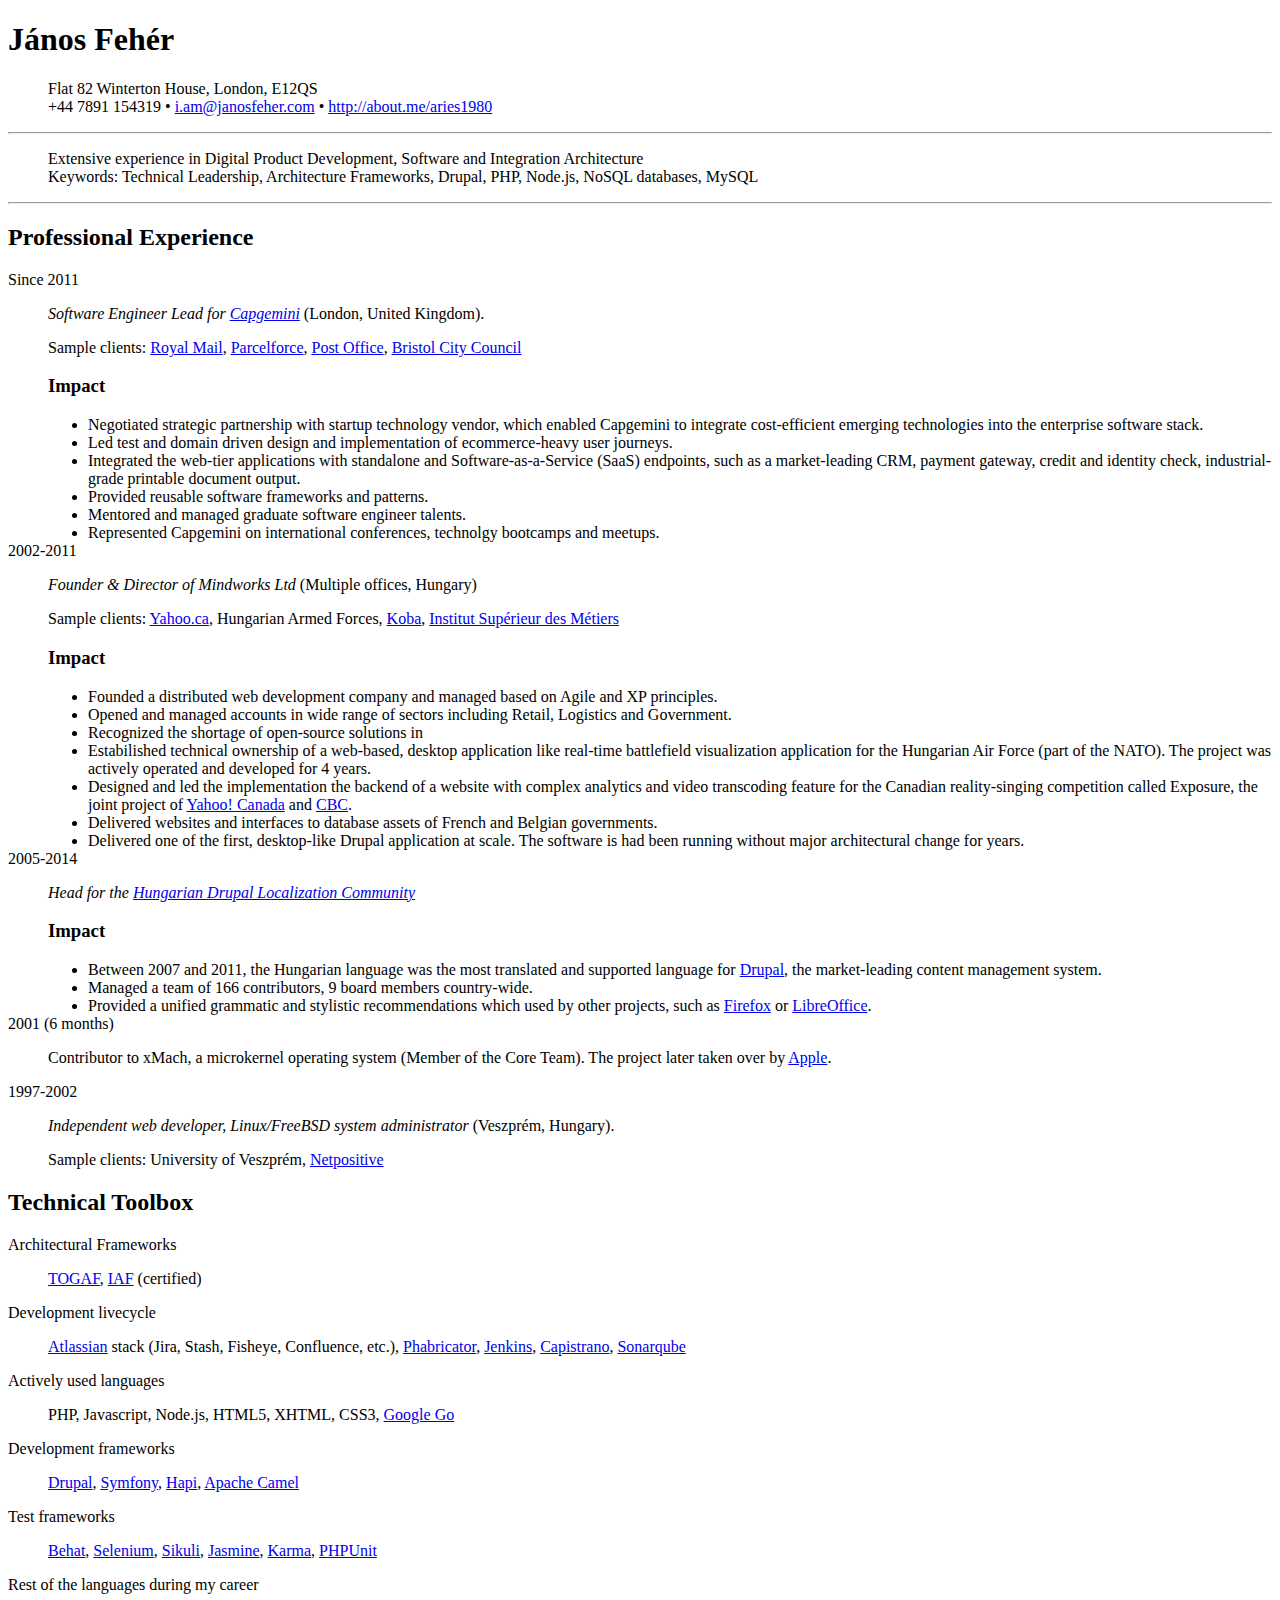
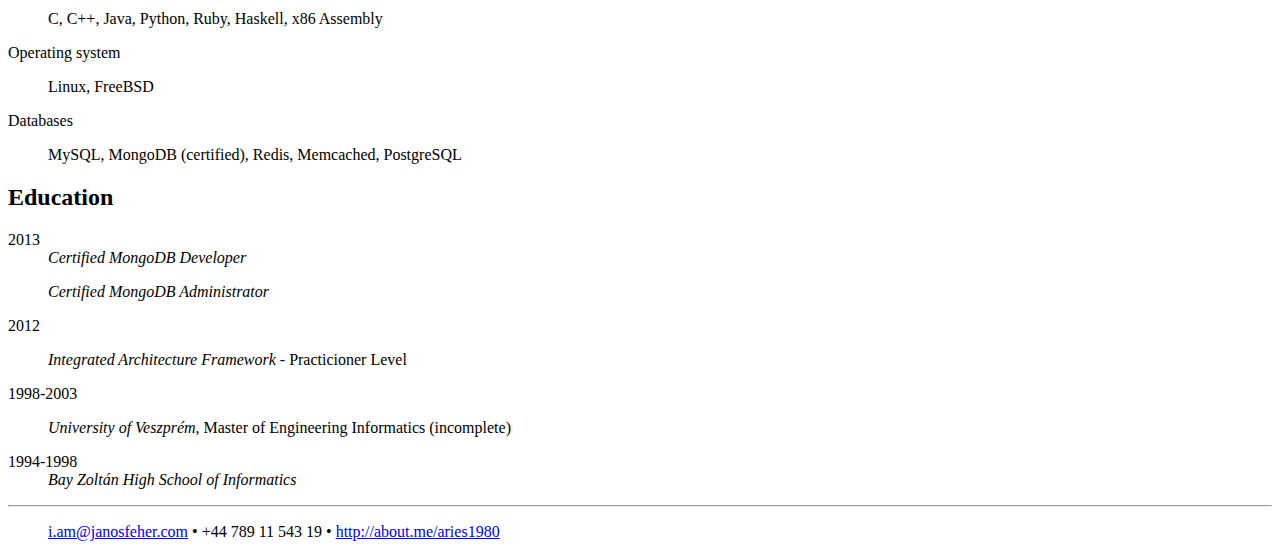
==== janos_feher_cv.html @ 67357dce "Renames" ====
<!DOCTYPE html PUBLIC "-//W3C//DTD XHTML 1.0 Transitional//EN" "http://www.w3.org/TR/xhtml1/DTD/xhtml1-transitional.dtd">
<html xmlns="http://www.w3.org/1999/xhtml">
<head>
  <meta http-equiv="Content-Type" content="text/html; charset=utf-8" />
  <meta http-equiv="Content-Style-Type" content="text/css" />
  <meta name="generator" content="pandoc" />
  <title></title>
  <style type="text/css">code{white-space: pre;}</style>
  <link rel="stylesheet" href="style.css" type="text/css" />
</head>
<body>
<h1 id="jános-fehér">János Fehér</h1>
<blockquote>
<p>Flat 82 Winterton House, London, E12QS<br /> +44 7891 154319 • <script type="text/javascript">
<!--
h='&#106;&#x61;&#110;&#x6f;&#x73;&#102;&#x65;&#104;&#x65;&#114;&#46;&#x63;&#x6f;&#x6d;';a='&#64;';n='&#x69;&#46;&#x61;&#x6d;';e=n+a+h;
document.write('<a h'+'ref'+'="ma'+'ilto'+':'+e+'">'+e+'<\/'+'a'+'>');
// -->
</script><noscript>&#x69;&#46;&#x61;&#x6d;&#32;&#x61;&#116;&#32;&#106;&#x61;&#110;&#x6f;&#x73;&#102;&#x65;&#104;&#x65;&#114;&#32;&#100;&#x6f;&#116;&#32;&#x63;&#x6f;&#x6d;</noscript> • <a href="http://about.me/aries1980">http://about.me/aries1980</a></p>
</blockquote>
<hr />
<blockquote>
<p>Extensive experience in Digital Product Development, Software and Integration Architecture<br /> Keywords: Technical Leadership, Architecture Frameworks, Drupal, PHP, Node.js, NoSQL databases, MySQL</p>
</blockquote>
<hr />
<h2 id="professional-experience">Professional Experience</h2>
<dl>
<dt>Since 2011</dt>
<dd><p><em>Software Engineer Lead for <a href="https://www.capgemini.com/">Capgemini</a></em> (London, United Kingdom).</p>
<p>Sample clients: <a href="http://www.royalmail.com">Royal Mail</a>, <a href="http://www.parcelforce.com">Parcelforce</a>, <a href="http://www.postoffice.co.uk">Post Office</a>, <a href="http://www.bristol.gov.uk">Bristol City Council</a></p>
<h3>Impact</h3>
<ul>
<li>Negotiated strategic partnership with startup technology vendor, which enabled Capgemini to integrate cost-efficient emerging technologies into the enterprise software stack.</li>
<li>Led test and domain driven design and implementation of ecommerce-heavy user journeys.</li>
<li>Integrated the web-tier applications with standalone and Software-as-a-Service (SaaS) endpoints, such as a market-leading CRM, payment gateway, credit and identity check, industrial-grade printable document output.</li>
<li>Provided reusable software frameworks and patterns.</li>
<li>Mentored and managed graduate software engineer talents.</li>
<li>Represented Capgemini on international conferences, technolgy bootcamps and meetups.</li>
</ul>
</dd>
<dt>2002-2011</dt>
<dd><p><em>Founder &amp; Director of Mindworks Ltd</em> (Multiple offices, Hungary)</p>
<p>Sample clients: <a href="http://yahoo.ca">Yahoo.ca</a>, Hungarian Armed Forces, <a href="http://koba.be">Koba</a>, <a href="http://www.infometiers.org/">Institut Supérieur des Métiers</a></p>
<h3>Impact</h3>
<ul>
<li>Founded a distributed web development company and managed based on Agile and XP principles.</li>
<li>Opened and managed accounts in wide range of sectors including Retail, Logistics and Government.</li>
<li>Recognized the shortage of open-source solutions in</li>
<li>Estabilished technical ownership of a web-based, desktop application like real-time battlefield visualization application for the Hungarian Air Force (part of the NATO). The project was actively operated and developed for 4 years.</li>
<li>Designed and led the implementation the backend of a website with complex analytics and video transcoding feature for the Canadian reality-singing competition called Exposure, the joint project of <a href="http://yahoo.ca">Yahoo! Canada</a> and <a href="http://www.cbc.ca">CBC</a>.</li>
<li>Delivered websites and interfaces to database assets of French and Belgian governments.</li>
<li>Delivered one of the first, desktop-like Drupal application at scale. The software is had been running without major architectural change for years.</li>
</ul>
</dd>
<dt>2005-2014</dt>
<dd><p><em>Head for the <a href="https://localize.drupal.org/translate/languages/hu">Hungarian Drupal Localization Community</a></em></p>
<h3>Impact</h3>
<ul>
<li>Between 2007 and 2011, the Hungarian language was the most translated and supported language for <a href="http://drupal.org">Drupal</a>, the market-leading content management system.</li>
<li>Managed a team of 166 contributors, 9 board members country-wide.</li>
<li>Provided a unified grammatic and stylistic recommendations which used by other projects, such as <a href="http://www.mozilla.org/firefox">Firefox</a> or <a href="http://www.libreoffice.org">LibreOffice</a>.</li>
</ul>
</dd>
<dt>2001 (6 months)</dt>
<dd><p>Contributor to xMach, a microkernel operating system (Member of the Core Team). The project later taken over by <a href="http://apple.com">Apple</a>.</p>
</dd>
<dt>1997-2002</dt>
<dd><p><em>Independent web developer, Linux/FreeBSD system administrator</em> (Veszprém, Hungary).</p>
</dd>
<dd><p>Sample clients: University of Veszprém, <a href="http://netpositive.hu/en">Netpositive</a></p>
</dd>
</dl>
<h2 id="technical-toolbox">Technical Toolbox</h2>
<dl>
<dt>Architectural Frameworks</dt>
<dd><p><a href="http://www.opengroup.org/togaf/">TOGAF</a>, <a href="http://www.capgemini.com/resources/the-integrated-architecture-framework-explained">IAF</a> (certified)</p>
</dd>
<dt>Development livecycle</dt>
<dd><p><a href="http://www.atlassian.com">Atlassian</a> stack (Jira, Stash, Fisheye, Confluence, etc.), <a href="http://phabricator.org">Phabricator</a>, <a href="http://jenkins-ci.org">Jenkins</a>, <a href="http://capistranorb.com">Capistrano</a>, <a href="http://www.sonarqube.org">Sonarqube</a></p>
</dd>
<dt>Actively used languages</dt>
<dd><p>PHP, Javascript, Node.js, HTML5, XHTML, CSS3, <a href="http://golang.org">Google Go</a></p>
</dd>
<dt>Development frameworks</dt>
<dd><p><a href="http://drupal.org">Drupal</a>, <a href="http://symfony.com">Symfony</a>, <a href="http://hapijs.com">Hapi</a>, <a href="http://camel.apache.org">Apache Camel</a></p>
</dd>
<dt>Test frameworks</dt>
<dd><p><a href="http://behat.org">Behat</a>, <a href="http://docs.seleniumhq.org">Selenium</a>, <a href="http://www.sikuli.org/">Sikuli</a>, <a href="http://jasmine.github.io/">Jasmine</a>, <a href="http://karma-runner.github.io">Karma</a>, <a href="http://phpunit.de">PHPUnit</a></p>
</dd>
<dt>Rest of the languages during my career</dt>
<dd><p>C, C++, Java, Python, Ruby, Haskell, x86 Assembly</p>
</dd>
<dt>Operating system</dt>
<dd><p>Linux, FreeBSD</p>
</dd>
<dt>Databases</dt>
<dd><p>MySQL, MongoDB (certified), Redis, Memcached, PostgreSQL</p>
</dd>
</dl>
<h2 id="education">Education</h2>
<dl>
<dt>2013</dt>
<dd><em>Certified MongoDB Developer</em>
</dd>
<dd><p><em>Certified MongoDB Administrator</em></p>
</dd>
<dt>2012</dt>
<dd><p><em>Integrated Architecture Framework</em> - Practicioner Level</p>
</dd>
<dt>1998-2003</dt>
<dd><p><em>University of Veszprém</em>, Master of Engineering Informatics (incomplete)</p>
</dd>
<dt>1994-1998</dt>
<dd><em>Bay Zoltán High School of Informatics</em>
</dd>
</dl>
<hr />
<blockquote>
<p><script type="text/javascript">
<!--
h='&#106;&#x61;&#110;&#x6f;&#x73;&#102;&#x65;&#104;&#x65;&#114;&#46;&#x63;&#x6f;&#x6d;';a='&#64;';n='&#x69;&#46;&#x61;&#x6d;';e=n+a+h;
document.write('<a h'+'ref'+'="ma'+'ilto'+':'+e+'">'+e+'<\/'+'a'+'>');
// -->
</script><noscript>&#x69;&#46;&#x61;&#x6d;&#32;&#x61;&#116;&#32;&#106;&#x61;&#110;&#x6f;&#x73;&#102;&#x65;&#104;&#x65;&#114;&#32;&#100;&#x6f;&#116;&#32;&#x63;&#x6f;&#x6d;</noscript> • +44 789 11 543 19 • <a href="http://about.me/aries1980">http://about.me/aries1980</a></p>
</blockquote>
</body>
</html>
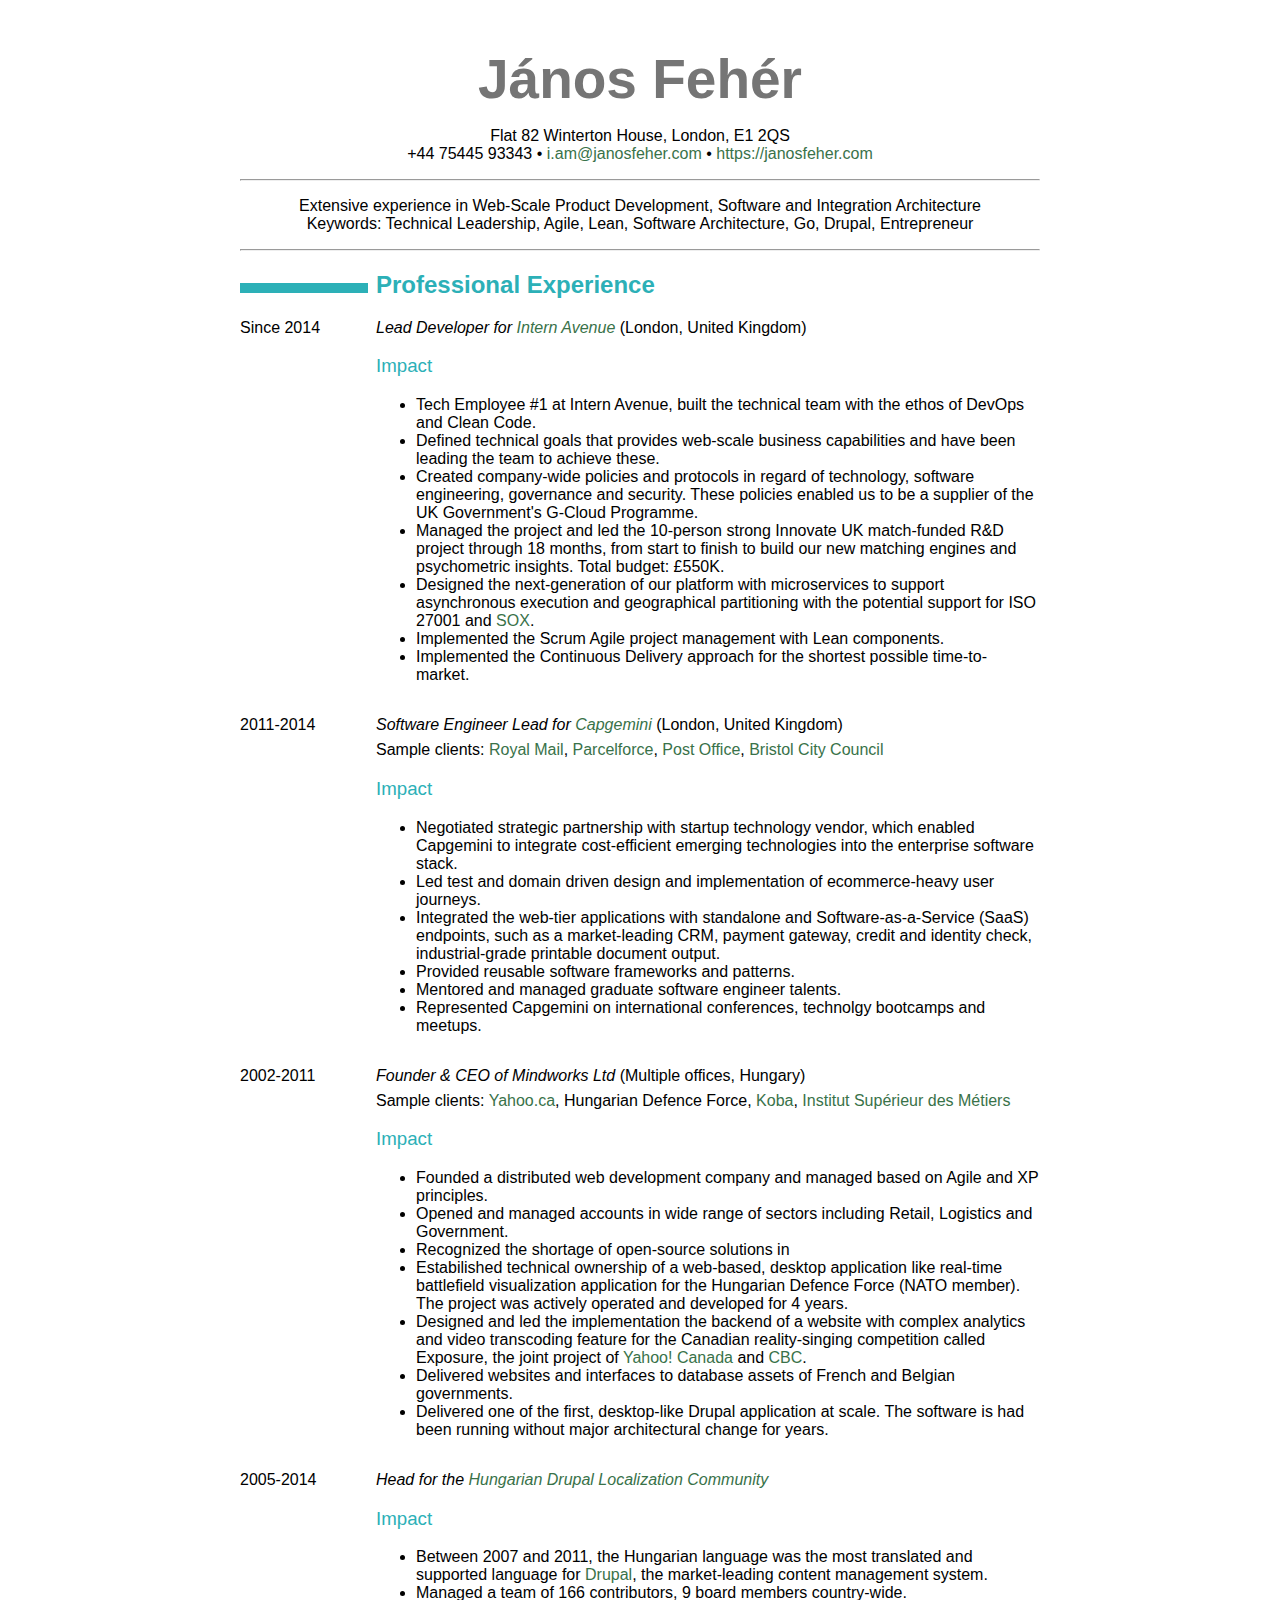
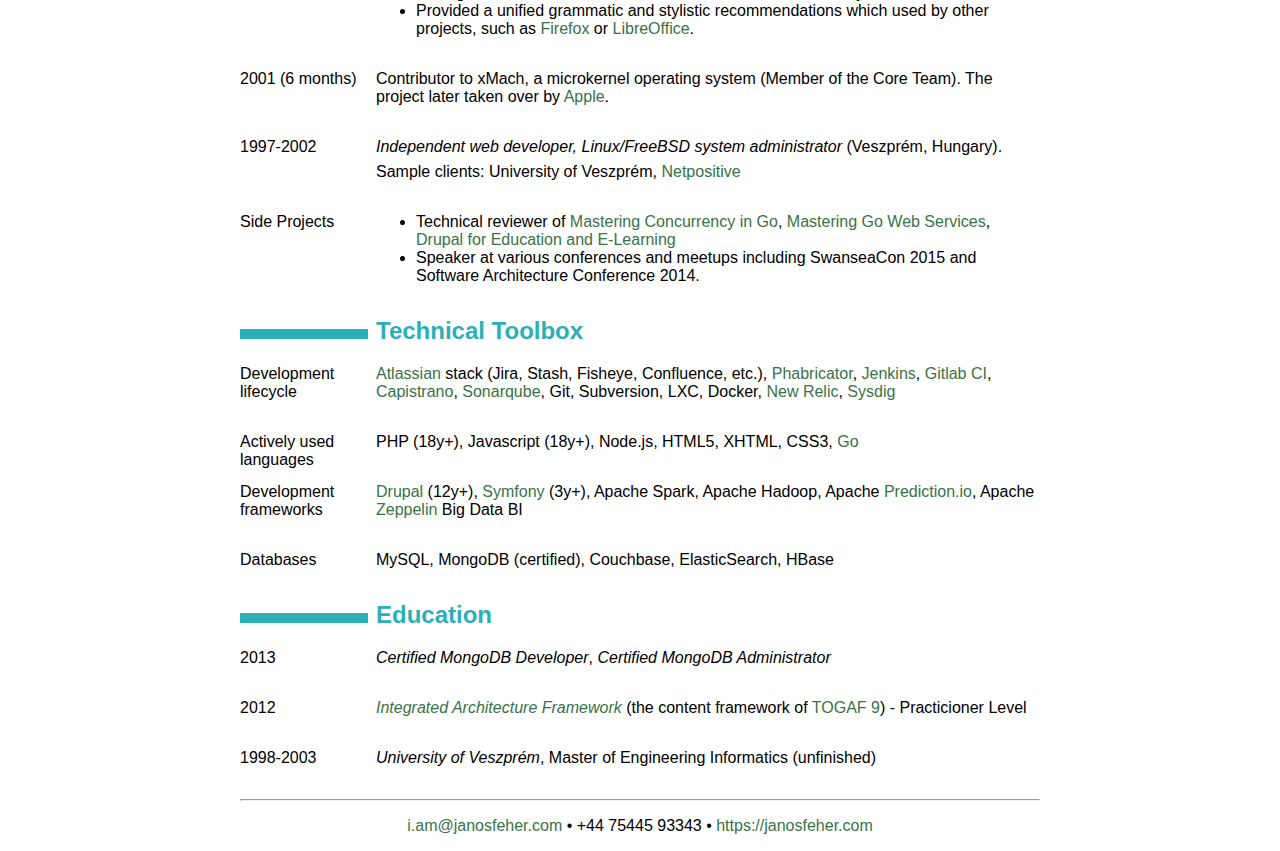
==== commit e888b347: "CV updated." ====
--- a/janos_feher_cv.html
+++ b/janos_feher_cv.html
@@ -11,24 +11,39 @@
 <body>
 <h1 id="jános-fehér">János Fehér</h1>
 <blockquote>
-<p>Flat 82 Winterton House, London, E12QS<br /> +44 7891 154319 • <script type="text/javascript">
+<p>Flat 82 Winterton House, London, E1 2QS<br />
++44 75445 93343 • <script type="text/javascript">
 <!--
 h='&#106;&#x61;&#110;&#x6f;&#x73;&#102;&#x65;&#104;&#x65;&#114;&#46;&#x63;&#x6f;&#x6d;';a='&#64;';n='&#x69;&#46;&#x61;&#x6d;';e=n+a+h;
-document.write('<a h'+'ref'+'="ma'+'ilto'+':'+e+'">'+e+'<\/'+'a'+'>');
+document.write('<a h'+'ref'+'="ma'+'ilto'+':'+e+'" clas'+'s="em' + 'ail">'+e+'<\/'+'a'+'>');
 // -->
-</script><noscript>&#x69;&#46;&#x61;&#x6d;&#32;&#x61;&#116;&#32;&#106;&#x61;&#110;&#x6f;&#x73;&#102;&#x65;&#104;&#x65;&#114;&#32;&#100;&#x6f;&#116;&#32;&#x63;&#x6f;&#x6d;</noscript> • <a href="http://about.me/aries1980">http://about.me/aries1980</a></p>
+</script><noscript>&#x69;&#46;&#x61;&#x6d;&#32;&#x61;&#116;&#32;&#106;&#x61;&#110;&#x6f;&#x73;&#102;&#x65;&#104;&#x65;&#114;&#32;&#100;&#x6f;&#116;&#32;&#x63;&#x6f;&#x6d;</noscript> • <a href="https://janosfeher.com" class="uri">https://janosfeher.com</a></p>
 </blockquote>
 <hr />
 <blockquote>
-<p>Extensive experience in Digital Product Development, Software and Integration Architecture<br /> Keywords: Technical Leadership, Architecture Frameworks, Drupal, PHP, Node.js, NoSQL databases, MySQL</p>
+<p>Extensive experience in Web-Scale Product Development, Software and Integration Architecture<br />
+Keywords: Technical Leadership, Agile, Lean, Software Architecture, Go, Drupal, Entrepreneur</p>
 </blockquote>
 <hr />
 <h2 id="professional-experience">Professional Experience</h2>
 <dl>
-<dt>Since 2011</dt>
-<dd><p><em>Software Engineer Lead for <a href="https://www.capgemini.com/">Capgemini</a></em> (London, United Kingdom).</p>
+<dt>Since 2014</dt>
+<dd><p><em>Lead Developer for <a href="https://www.internavenue.com/">Intern Avenue</a></em> (London, United Kingdom)</p>
+<h3 id="impact">Impact</h3>
+<ul>
+<li>Tech Employee #1 at Intern Avenue, built the technical team with the ethos of DevOps and Clean Code.</li>
+<li>Defined technical goals that provides web-scale business capabilities and have been leading the team to achieve these.</li>
+<li>Created company-wide policies and protocols in regard of technology, software engineering, governance and security. These policies enabled us to be a supplier of the UK Government's G-Cloud Programme.</li>
+<li>Managed the project and led the 10-person strong Innovate UK match-funded R&amp;D project through 18 months, from start to finish to build our new matching engines and psychometric insights. Total budget: £550K.</li>
+<li>Designed the next-generation of our platform with microservices to support asynchronous execution and geographical partitioning with the potential support for ISO 27001 and <a href="https://en.wikipedia.org/wiki/Sarbanes%E2%80%93Oxley_Act">SOX</a>.</li>
+<li>Implemented the Scrum Agile project management with Lean components.</li>
+<li>Implemented the Continuous Delivery approach for the shortest possible time-to-market.</li>
+</ul>
+</dd>
+<dt>2011-2014</dt>
+<dd><p><em>Software Engineer Lead for <a href="https://www.capgemini.com/">Capgemini</a></em> (London, United Kingdom)</p>
 <p>Sample clients: <a href="http://www.royalmail.com">Royal Mail</a>, <a href="http://www.parcelforce.com">Parcelforce</a>, <a href="http://www.postoffice.co.uk">Post Office</a>, <a href="http://www.bristol.gov.uk">Bristol City Council</a></p>
-<h3>Impact</h3>
+<h3 id="impact-1">Impact</h3>
 <ul>
 <li>Negotiated strategic partnership with startup technology vendor, which enabled Capgemini to integrate cost-efficient emerging technologies into the enterprise software stack.</li>
 <li>Led test and domain driven design and implementation of ecommerce-heavy user journeys.</li>
@@ -39,14 +54,14 @@
 </ul>
 </dd>
 <dt>2002-2011</dt>
-<dd><p><em>Founder &amp; Director of Mindworks Ltd</em> (Multiple offices, Hungary)</p>
-<p>Sample clients: <a href="http://yahoo.ca">Yahoo.ca</a>, Hungarian Armed Forces, <a href="http://koba.be">Koba</a>, <a href="http://www.infometiers.org/">Institut Supérieur des Métiers</a></p>
-<h3>Impact</h3>
+<dd><p><em>Founder &amp; CEO of Mindworks Ltd</em> (Multiple offices, Hungary)</p>
+<p>Sample clients: <a href="http://yahoo.ca">Yahoo.ca</a>, Hungarian Defence Force, <a href="http://koba.be">Koba</a>, <a href="http://www.infometiers.org/">Institut Supérieur des Métiers</a></p>
+<h3 id="impact-2">Impact</h3>
 <ul>
 <li>Founded a distributed web development company and managed based on Agile and XP principles.</li>
 <li>Opened and managed accounts in wide range of sectors including Retail, Logistics and Government.</li>
 <li>Recognized the shortage of open-source solutions in</li>
-<li>Estabilished technical ownership of a web-based, desktop application like real-time battlefield visualization application for the Hungarian Air Force (part of the NATO). The project was actively operated and developed for 4 years.</li>
+<li>Estabilished technical ownership of a web-based, desktop application like real-time battlefield visualization application for the Hungarian Defence Force (NATO member). The project was actively operated and developed for 4 years.</li>
 <li>Designed and led the implementation the backend of a website with complex analytics and video transcoding feature for the Canadian reality-singing competition called Exposure, the joint project of <a href="http://yahoo.ca">Yahoo! Canada</a> and <a href="http://www.cbc.ca">CBC</a>.</li>
 <li>Delivered websites and interfaces to database assets of French and Belgian governments.</li>
 <li>Delivered one of the first, desktop-like Drupal application at scale. The software is had been running without major architectural change for years.</li>
@@ -54,7 +69,7 @@
 </dd>
 <dt>2005-2014</dt>
 <dd><p><em>Head for the <a href="https://localize.drupal.org/translate/languages/hu">Hungarian Drupal Localization Community</a></em></p>
-<h3>Impact</h3>
+<h3 id="impact-3">Impact</h3>
 <ul>
 <li>Between 2007 and 2011, the Hungarian language was the most translated and supported language for <a href="http://drupal.org">Drupal</a>, the market-leading content management system.</li>
 <li>Managed a team of 166 contributors, 9 board members country-wide.</li>
@@ -62,56 +77,44 @@
 </ul>
 </dd>
 <dt>2001 (6 months)</dt>
-<dd><p>Contributor to xMach, a microkernel operating system (Member of the Core Team). The project later taken over by <a href="http://apple.com">Apple</a>.</p>
+<dd>Contributor to xMach, a microkernel operating system (Member of the Core Team). The project later taken over by <a href="http://apple.com">Apple</a>.
 </dd>
 <dt>1997-2002</dt>
 <dd><p><em>Independent web developer, Linux/FreeBSD system administrator</em> (Veszprém, Hungary).</p>
+<p>Sample clients: University of Veszprém, <a href="http://netpositive.hu/en">Netpositive</a></p>
 </dd>
-<dd><p>Sample clients: University of Veszprém, <a href="http://netpositive.hu/en">Netpositive</a></p>
+<dt>Side Projects</dt>
+<dd><ul>
+<li>Technical reviewer of <a href="https://www.packtpub.com/application-development/mastering-concurrency-go">Mastering Concurrency in Go</a>, <a href="https://www.packtpub.com/web-development/mastering-go-web-services">Mastering Go Web Services</a>, <a href="https://www.packtpub.com/web-development/drupal-education-and-e-learning">Drupal for Education and E-Learning</a></li>
+<li>Speaker at various conferences and meetups including SwanseaCon 2015 and Software Architecture Conference 2014.</li>
+</ul>
 </dd>
 </dl>
 <h2 id="technical-toolbox">Technical Toolbox</h2>
 <dl>
-<dt>Architectural Frameworks</dt>
-<dd><p><a href="http://www.opengroup.org/togaf/">TOGAF</a>, <a href="http://www.capgemini.com/resources/the-integrated-architecture-framework-explained">IAF</a> (certified)</p>
-</dd>
-<dt>Development livecycle</dt>
-<dd><p><a href="http://www.atlassian.com">Atlassian</a> stack (Jira, Stash, Fisheye, Confluence, etc.), <a href="http://phabricator.org">Phabricator</a>, <a href="http://jenkins-ci.org">Jenkins</a>, <a href="http://capistranorb.com">Capistrano</a>, <a href="http://www.sonarqube.org">Sonarqube</a></p>
+<dt>Development lifecycle</dt>
+<dd><a href="http://www.atlassian.com">Atlassian</a> stack (Jira, Stash, Fisheye, Confluence, etc.), <a href="http://phabricator.org">Phabricator</a>, <a href="http://jenkins-ci.org">Jenkins</a>, <a href="https://about.gitlab.com/gitlab-ci/">Gitlab CI</a>, <a href="http://capistranorb.com">Capistrano</a>, <a href="http://www.sonarqube.org">Sonarqube</a>, Git, Subversion, LXC, Docker, <a href="https://newrelic.com/">New Relic</a>, <a href="http://www.sysdig.org/">Sysdig</a>
 </dd>
 <dt>Actively used languages</dt>
-<dd><p>PHP, Javascript, Node.js, HTML5, XHTML, CSS3, <a href="http://golang.org">Google Go</a></p>
+<dd>PHP (18y+), Javascript (18y+), Node.js, HTML5, XHTML, CSS3, <a href="http://golang.org">Go</a>
 </dd>
 <dt>Development frameworks</dt>
-<dd><p><a href="http://drupal.org">Drupal</a>, <a href="http://symfony.com">Symfony</a>, <a href="http://hapijs.com">Hapi</a>, <a href="http://camel.apache.org">Apache Camel</a></p>
-</dd>
-<dt>Test frameworks</dt>
-<dd><p><a href="http://behat.org">Behat</a>, <a href="http://docs.seleniumhq.org">Selenium</a>, <a href="http://www.sikuli.org/">Sikuli</a>, <a href="http://jasmine.github.io/">Jasmine</a>, <a href="http://karma-runner.github.io">Karma</a>, <a href="http://phpunit.de">PHPUnit</a></p>
-</dd>
-<dt>Rest of the languages during my career</dt>
-<dd><p>C, C++, Java, Python, Ruby, Haskell, x86 Assembly</p>
-</dd>
-<dt>Operating system</dt>
-<dd><p>Linux, FreeBSD</p>
+<dd><a href="http://drupal.org">Drupal</a> (12y+), <a href="http://symfony.com">Symfony</a> (3y+), Apache Spark, Apache Hadoop, Apache <a href="https://prediction.io/">Prediction.io</a>, Apache <a href="http://zeppelin-project.org/">Zeppelin</a> Big Data BI
 </dd>
 <dt>Databases</dt>
-<dd><p>MySQL, MongoDB (certified), Redis, Memcached, PostgreSQL</p>
+<dd>MySQL, MongoDB (certified), Couchbase, ElasticSearch, HBase
 </dd>
 </dl>
 <h2 id="education">Education</h2>
 <dl>
 <dt>2013</dt>
-<dd><em>Certified MongoDB Developer</em>
-</dd>
-<dd><p><em>Certified MongoDB Administrator</em></p>
+<dd><em>Certified MongoDB Developer</em>, <em>Certified MongoDB Administrator</em>
 </dd>
 <dt>2012</dt>
-<dd><p><em>Integrated Architecture Framework</em> - Practicioner Level</p>
+<dd><em><a href="http://www.capgemini.com/resources/the-integrated-architecture-framework-explained">Integrated Architecture Framework</a></em> (the content framework of <a href="https://prediction.io/">TOGAF 9</a>) - Practicioner Level
 </dd>
 <dt>1998-2003</dt>
-<dd><p><em>University of Veszprém</em>, Master of Engineering Informatics (incomplete)</p>
-</dd>
-<dt>1994-1998</dt>
-<dd><em>Bay Zoltán High School of Informatics</em>
+<dd><em>University of Veszprém</em>, Master of Engineering Informatics (unfinished)
 </dd>
 </dl>
 <hr />
@@ -119,9 +122,9 @@
 <p><script type="text/javascript">
 <!--
 h='&#106;&#x61;&#110;&#x6f;&#x73;&#102;&#x65;&#104;&#x65;&#114;&#46;&#x63;&#x6f;&#x6d;';a='&#64;';n='&#x69;&#46;&#x61;&#x6d;';e=n+a+h;
-document.write('<a h'+'ref'+'="ma'+'ilto'+':'+e+'">'+e+'<\/'+'a'+'>');
+document.write('<a h'+'ref'+'="ma'+'ilto'+':'+e+'" clas'+'s="em' + 'ail">'+e+'<\/'+'a'+'>');
 // -->
-</script><noscript>&#x69;&#46;&#x61;&#x6d;&#32;&#x61;&#116;&#32;&#106;&#x61;&#110;&#x6f;&#x73;&#102;&#x65;&#104;&#x65;&#114;&#32;&#100;&#x6f;&#116;&#32;&#x63;&#x6f;&#x6d;</noscript> • +44 789 11 543 19 • <a href="http://about.me/aries1980">http://about.me/aries1980</a></p>
+</script><noscript>&#x69;&#46;&#x61;&#x6d;&#32;&#x61;&#116;&#32;&#106;&#x61;&#110;&#x6f;&#x73;&#102;&#x65;&#104;&#x65;&#114;&#32;&#100;&#x6f;&#116;&#32;&#x63;&#x6f;&#x6d;</noscript> • +44 75445 93343 • <a href="https://janosfeher.com" class="uri">https://janosfeher.com</a></p>
 </blockquote>
 </body>
 </html>
--- a/style.css
+++ b/style.css
@@ -0,0 +1,92 @@
+body {
+    font-family: "Helvetica Neue", Helvetica, Arial, sans-serif;
+    width: 800px;
+    margin: auto;
+    background: #FFFFFF;
+    color: #000000;
+    padding: 10px 10px 0px 10px;
+}
+
+strong {
+    color: #000000;
+    background-color: #FFFFC0;
+    font-weight: normal;
+}
+
+/* Title of the resume */
+h1 {
+    font-size: 55px;
+    color: #757575;
+    text-align:center;
+    margin-bottom:15px;
+}
+h1:hover {
+    background-color: #757575;
+    color: #FFFFFF;
+    text-shadow: 1px 1px 1px #333;
+}
+
+/* Titles of categories */
+h2 {
+    color: #2CB0B7;
+}
+/* There is a bar just before each category */
+h2:before {
+    content: "";
+    display: inline-block;
+    margin-right:1%;
+    width: 16%;
+    height: 10px;
+    background-color: #2CB0B7;
+}
+h2:hover {
+    background-color: #397249;
+    color: #FFFFFF;
+    text-shadow: 1px 1px 1px #333;
+}
+
+h3 {
+    color: #2CB0B7;
+    font-weight: normal;
+}
+
+/* Definitions */
+dl {
+    margin-top: 1em;
+}
+dt {
+    float: left;
+    clear: left;
+    width: 17%;
+    /*font-weight: bold;*/
+}
+dd {
+    margin-left: 17%;
+    margin-bottom: 2em;
+}
+p {
+    margin-top:0;
+    margin-bottom:7px;
+}
+
+/* Blockquotes */
+blockquote {
+    text-align: center
+}
+
+/* Links */
+a {
+    text-decoration: none;
+    color: #397249;
+}
+a:hover, a:active {
+    background-color: #397249;
+    color: #FFFFFF;
+    text-decoration: none;
+    text-shadow: 1px 1px 1px #333;
+}
+
+/* Horizontal separators */
+hr {
+    color: #A6A6A6;
+}
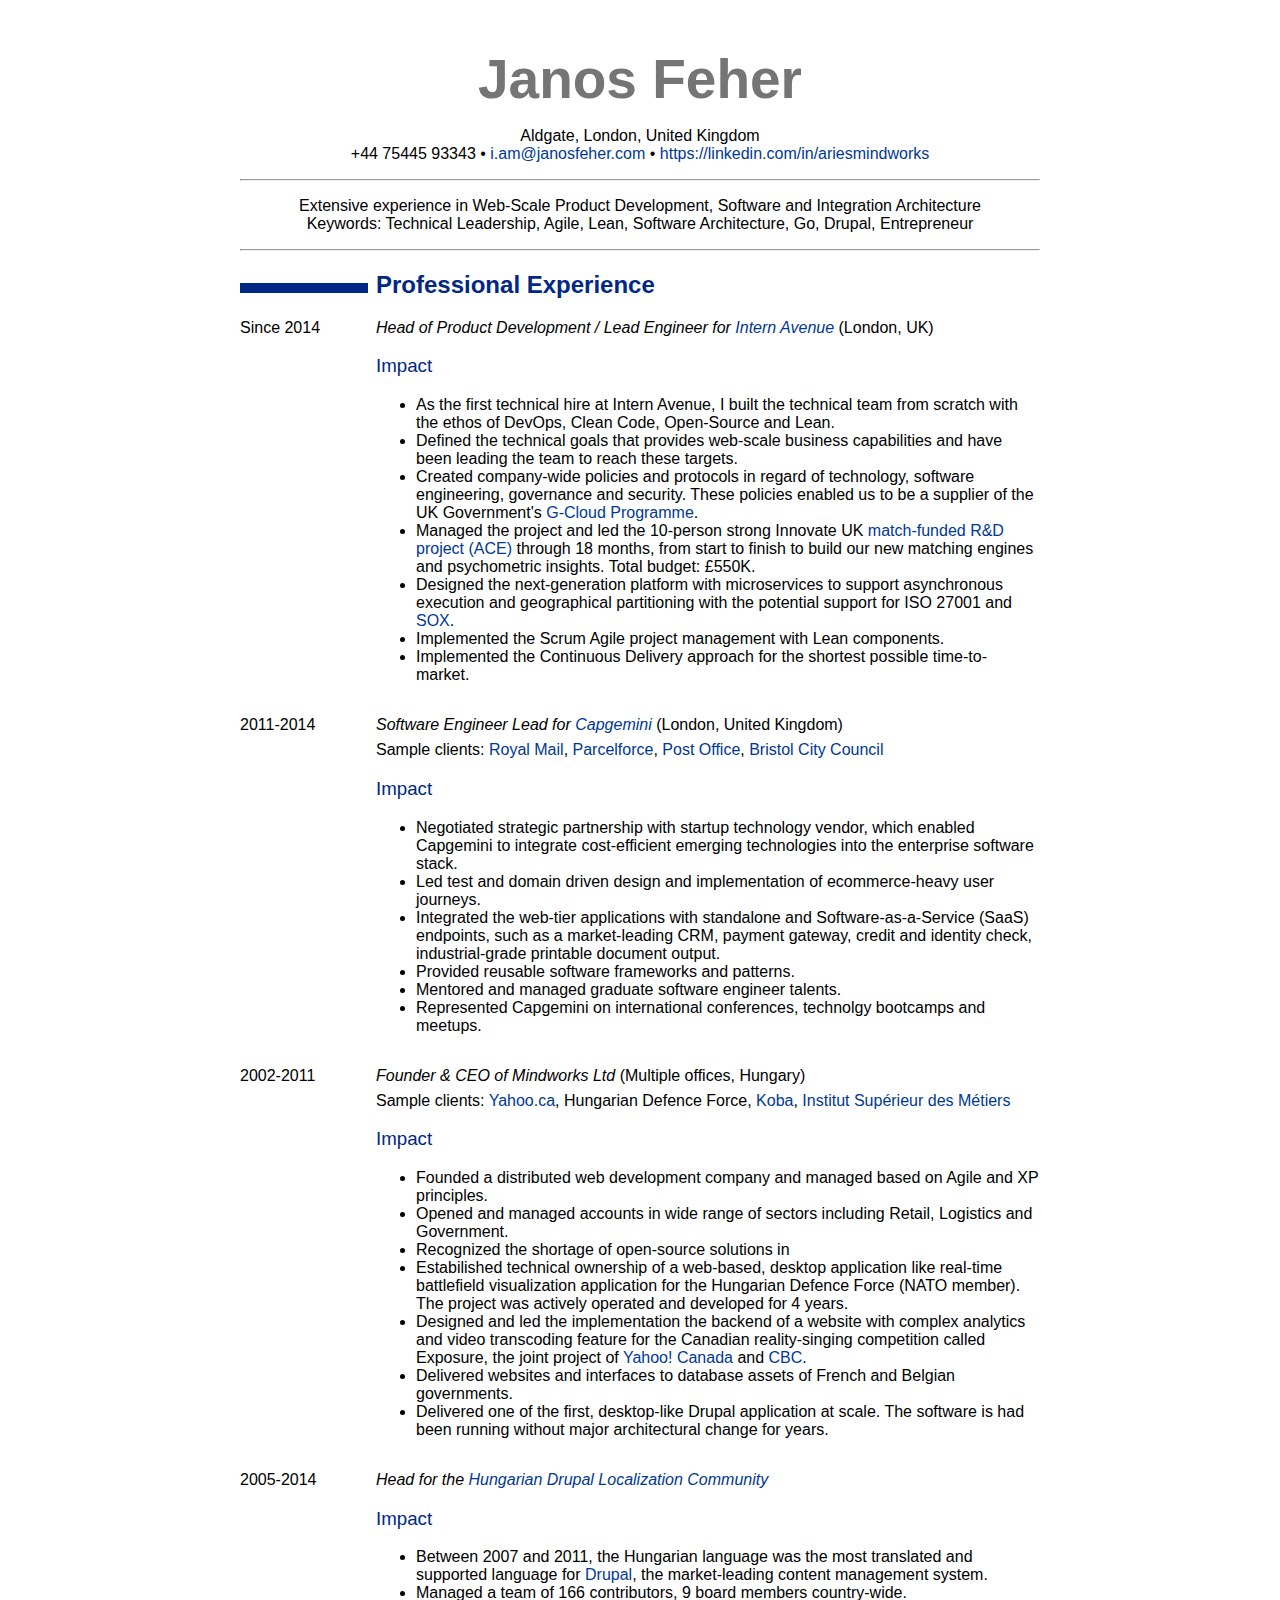
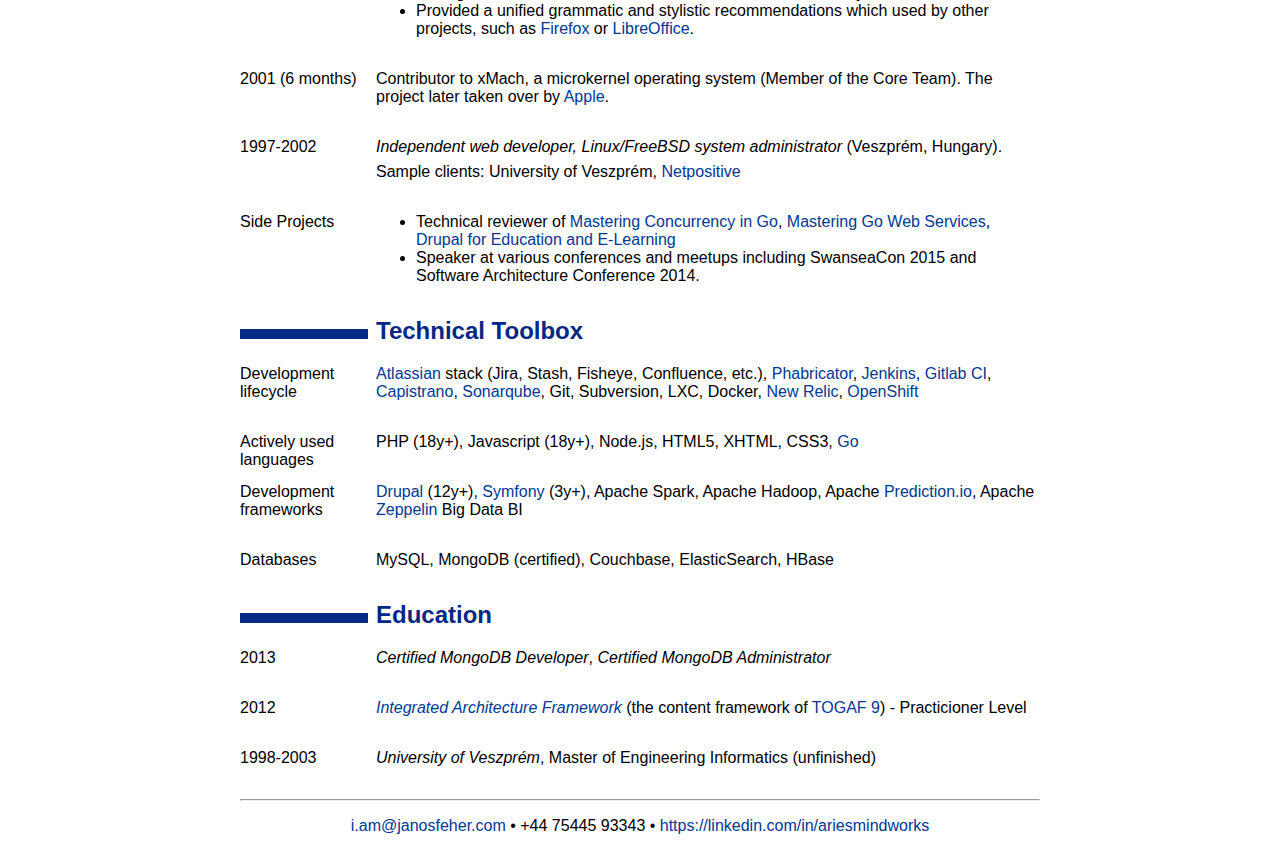
==== commit 0bb85776: "Update." ====
--- a/janos_feher_cv.html
+++ b/janos_feher_cv.html
@@ -9,15 +9,15 @@
   <link rel="stylesheet" href="style.css" type="text/css" />
 </head>
 <body>
-<h1 id="jános-fehér">János Fehér</h1>
+<h1 id="janos-feher">Janos Feher</h1>
 <blockquote>
-<p>Flat 82 Winterton House, London, E1 2QS<br />
+<p>Aldgate, London, United Kingdom<br />
 +44 75445 93343 • <script type="text/javascript">
 <!--
 h='&#106;&#x61;&#110;&#x6f;&#x73;&#102;&#x65;&#104;&#x65;&#114;&#46;&#x63;&#x6f;&#x6d;';a='&#64;';n='&#x69;&#46;&#x61;&#x6d;';e=n+a+h;
 document.write('<a h'+'ref'+'="ma'+'ilto'+':'+e+'" clas'+'s="em' + 'ail">'+e+'<\/'+'a'+'>');
 // -->
-</script><noscript>&#x69;&#46;&#x61;&#x6d;&#32;&#x61;&#116;&#32;&#106;&#x61;&#110;&#x6f;&#x73;&#102;&#x65;&#104;&#x65;&#114;&#32;&#100;&#x6f;&#116;&#32;&#x63;&#x6f;&#x6d;</noscript> • <a href="https://janosfeher.com" class="uri">https://janosfeher.com</a></p>
+</script><noscript>&#x69;&#46;&#x61;&#x6d;&#32;&#x61;&#116;&#32;&#106;&#x61;&#110;&#x6f;&#x73;&#102;&#x65;&#104;&#x65;&#114;&#32;&#100;&#x6f;&#116;&#32;&#x63;&#x6f;&#x6d;</noscript> • <a href="https://linkedin.com/in/ariesmindworks" class="uri">https://linkedin.com/in/ariesmindworks</a></p>
 </blockquote>
 <hr />
 <blockquote>
@@ -28,14 +28,14 @@
 <h2 id="professional-experience">Professional Experience</h2>
 <dl>
 <dt>Since 2014</dt>
-<dd><p><em>Lead Developer for <a href="https://www.internavenue.com/">Intern Avenue</a></em> (London, United Kingdom)</p>
+<dd><p><em>Head of Product Development / Lead Engineer for <a href="https://www.internavenue.com/">Intern Avenue</a></em> (London, UK)</p>
 <h3 id="impact">Impact</h3>
 <ul>
-<li>Tech Employee #1 at Intern Avenue, built the technical team with the ethos of DevOps and Clean Code.</li>
-<li>Defined technical goals that provides web-scale business capabilities and have been leading the team to achieve these.</li>
-<li>Created company-wide policies and protocols in regard of technology, software engineering, governance and security. These policies enabled us to be a supplier of the UK Government's G-Cloud Programme.</li>
-<li>Managed the project and led the 10-person strong Innovate UK match-funded R&amp;D project through 18 months, from start to finish to build our new matching engines and psychometric insights. Total budget: £550K.</li>
-<li>Designed the next-generation of our platform with microservices to support asynchronous execution and geographical partitioning with the potential support for ISO 27001 and <a href="https://en.wikipedia.org/wiki/Sarbanes%E2%80%93Oxley_Act">SOX</a>.</li>
+<li>As the first technical hire at Intern Avenue, I built the technical team from scratch with the ethos of DevOps, Clean Code, Open-Source and Lean.</li>
+<li>Defined the technical goals that provides web-scale business capabilities and have been leading the team to reach these targets.</li>
+<li>Created company-wide policies and protocols in regard of technology, software engineering, governance and security. These policies enabled us to be a supplier of the UK Government's <a href="https://www.digitalmarketplace.service.gov.uk/g-cloud/services/389221217389196">G-Cloud Programme</a>.</li>
+<li>Managed the project and led the 10-person strong Innovate UK <a href="http://gtr.rcuk.ac.uk/projects?ref=720586">match-funded R&amp;D project (ACE)</a> through 18 months, from start to finish to build our new matching engines and psychometric insights. Total budget: £550K.</li>
+<li>Designed the next-generation platform with microservices to support asynchronous execution and geographical partitioning with the potential support for ISO 27001 and <a href="https://en.wikipedia.org/%20wiki/Sarbanes%E2%80%93Oxley_Act">SOX</a>.</li>
 <li>Implemented the Scrum Agile project management with Lean components.</li>
 <li>Implemented the Continuous Delivery approach for the shortest possible time-to-market.</li>
 </ul>
@@ -93,7 +93,7 @@
 <h2 id="technical-toolbox">Technical Toolbox</h2>
 <dl>
 <dt>Development lifecycle</dt>
-<dd><a href="http://www.atlassian.com">Atlassian</a> stack (Jira, Stash, Fisheye, Confluence, etc.), <a href="http://phabricator.org">Phabricator</a>, <a href="http://jenkins-ci.org">Jenkins</a>, <a href="https://about.gitlab.com/gitlab-ci/">Gitlab CI</a>, <a href="http://capistranorb.com">Capistrano</a>, <a href="http://www.sonarqube.org">Sonarqube</a>, Git, Subversion, LXC, Docker, <a href="https://newrelic.com/">New Relic</a>, <a href="http://www.sysdig.org/">Sysdig</a>
+<dd><a href="http://www.atlassian.com">Atlassian</a> stack (Jira, Stash, Fisheye, Confluence, etc.), <a href="http://phabricator.org">Phabricator</a>, <a href="http://jenkins-ci.org">Jenkins</a>, <a href="https://about.gitlab.com/gitlab-ci/">Gitlab CI</a>, <a href="http://capistranorb.com">Capistrano</a>, <a href="http://www.sonarqube.org">Sonarqube</a>, Git, Subversion, LXC, Docker, <a href="https://newrelic.com/">New Relic</a>, <a href="http://www.openshift.com/">OpenShift</a>
 </dd>
 <dt>Actively used languages</dt>
 <dd>PHP (18y+), Javascript (18y+), Node.js, HTML5, XHTML, CSS3, <a href="http://golang.org">Go</a>
@@ -124,7 +124,7 @@
 h='&#106;&#x61;&#110;&#x6f;&#x73;&#102;&#x65;&#104;&#x65;&#114;&#46;&#x63;&#x6f;&#x6d;';a='&#64;';n='&#x69;&#46;&#x61;&#x6d;';e=n+a+h;
 document.write('<a h'+'ref'+'="ma'+'ilto'+':'+e+'" clas'+'s="em' + 'ail">'+e+'<\/'+'a'+'>');
 // -->
-</script><noscript>&#x69;&#46;&#x61;&#x6d;&#32;&#x61;&#116;&#32;&#106;&#x61;&#110;&#x6f;&#x73;&#102;&#x65;&#104;&#x65;&#114;&#32;&#100;&#x6f;&#116;&#32;&#x63;&#x6f;&#x6d;</noscript> • +44 75445 93343 • <a href="https://janosfeher.com" class="uri">https://janosfeher.com</a></p>
+</script><noscript>&#x69;&#46;&#x61;&#x6d;&#32;&#x61;&#116;&#32;&#106;&#x61;&#110;&#x6f;&#x73;&#102;&#x65;&#104;&#x65;&#114;&#32;&#100;&#x6f;&#116;&#32;&#x63;&#x6f;&#x6d;</noscript> • +44 75445 93343 • <a href="https://linkedin.com/in/ariesmindworks" class="uri">https://linkedin.com/in/ariesmindworks</a></p>
 </blockquote>
 </body>
 </html>
--- a/style.css
+++ b/style.css
@@ -28,7 +28,7 @@
 
 /* Titles of categories */
 h2 {
-    color: #2CB0B7;
+    color: #002884;
 }
 /* There is a bar just before each category */
 h2:before {
@@ -37,16 +37,16 @@
     margin-right:1%;
     width: 16%;
     height: 10px;
-    background-color: #2CB0B7;
+    background-color: #002884;
 }
 h2:hover {
-    background-color: #397249;
+    background-color: #003894;
     color: #FFFFFF;
     text-shadow: 1px 1px 1px #333;
 }
 
 h3 {
-    color: #2CB0B7;
+    color: #002884;
     font-weight: normal;
 }
 
@@ -77,10 +77,10 @@
 /* Links */
 a {
     text-decoration: none;
-    color: #397249;
+    color: #003894;
 }
 a:hover, a:active {
-    background-color: #397249;
+    background-color: #003994;
     color: #FFFFFF;
     text-decoration: none;
     text-shadow: 1px 1px 1px #333;
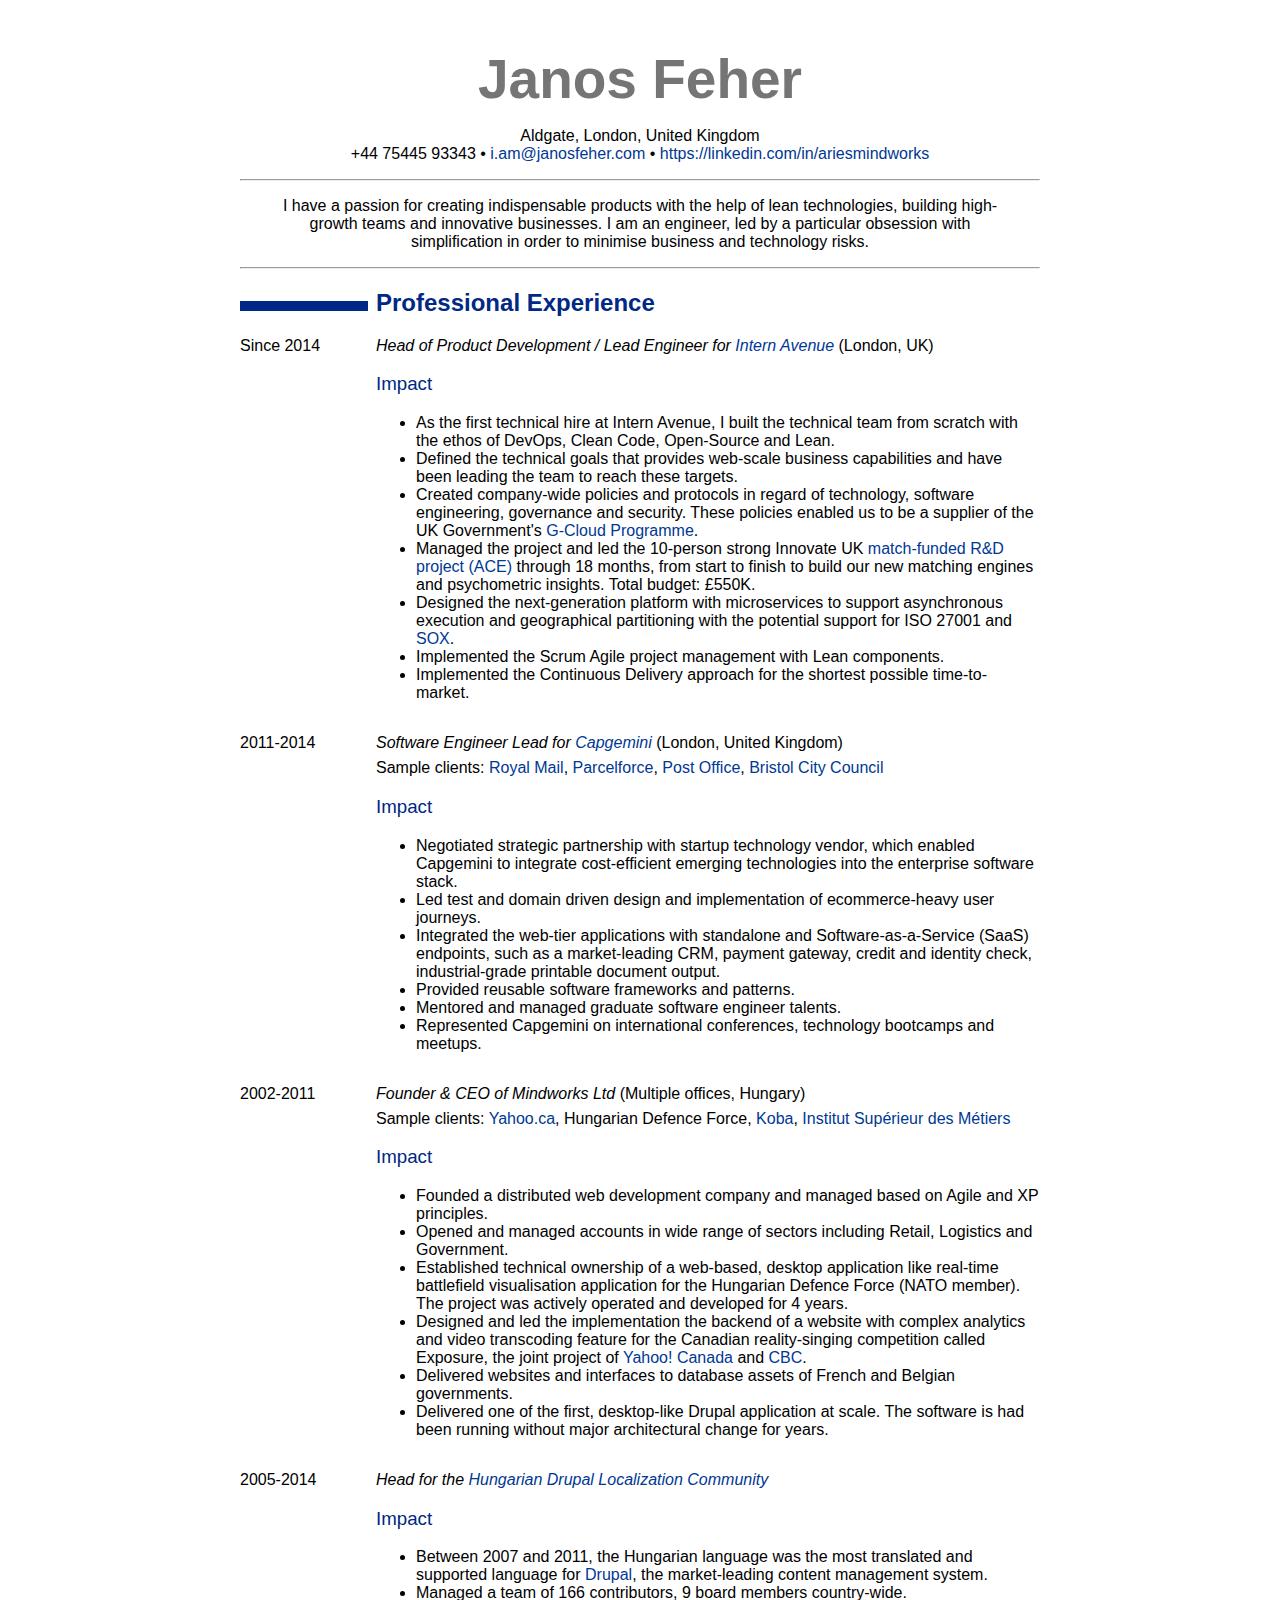
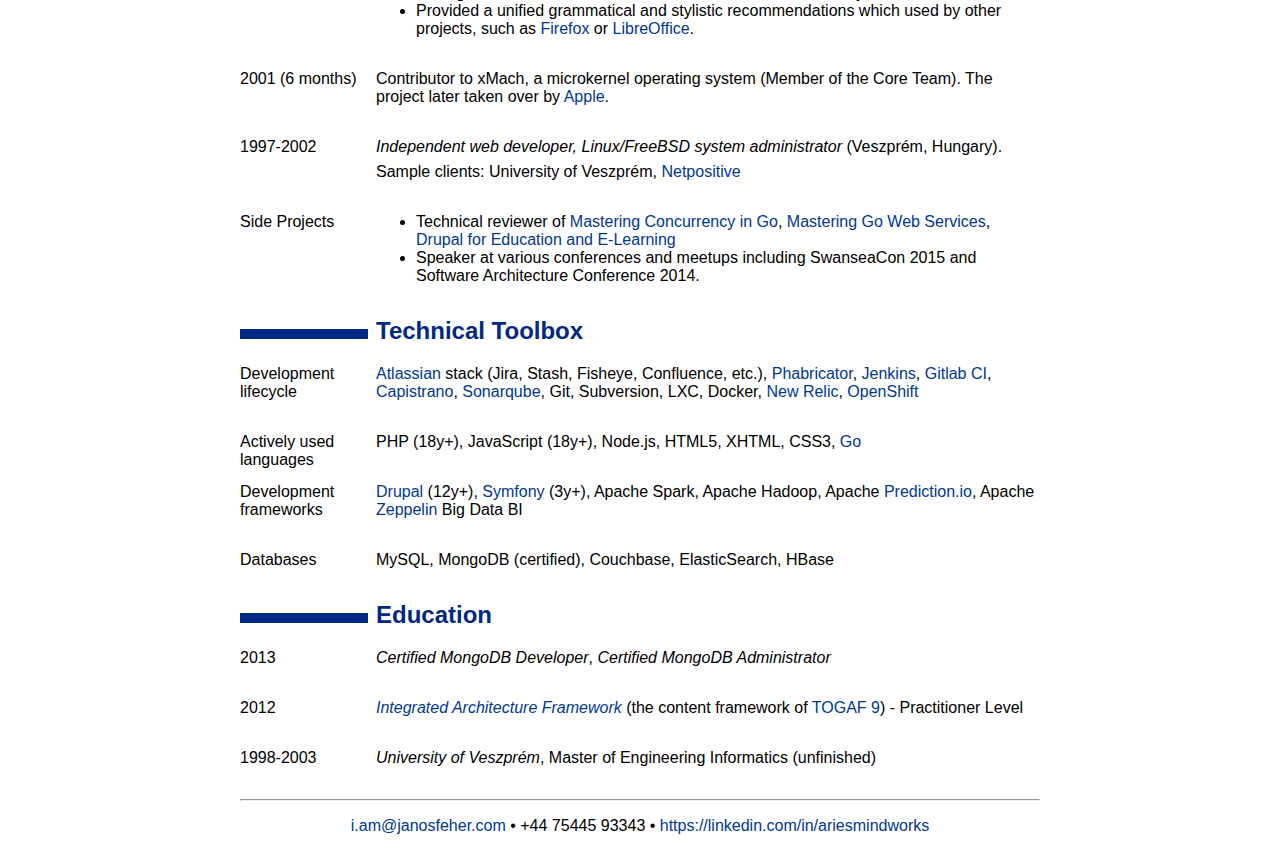
==== commit 09ab22a1: "Typos fixed." ====
--- a/janos_feher_cv.html
+++ b/janos_feher_cv.html
@@ -21,8 +21,7 @@
 </blockquote>
 <hr />
 <blockquote>
-<p>Extensive experience in Web-Scale Product Development, Software and Integration Architecture<br />
-Keywords: Technical Leadership, Agile, Lean, Software Architecture, Go, Drupal, Entrepreneur</p>
+<p>I have a passion for creating indispensable products with the help of lean technologies, building high-growth teams and innovative businesses. I am an engineer, led by a particular obsession with simplification in order to minimise business and technology risks.</p>
 </blockquote>
 <hr />
 <h2 id="professional-experience">Professional Experience</h2>
@@ -50,7 +49,7 @@
 <li>Integrated the web-tier applications with standalone and Software-as-a-Service (SaaS) endpoints, such as a market-leading CRM, payment gateway, credit and identity check, industrial-grade printable document output.</li>
 <li>Provided reusable software frameworks and patterns.</li>
 <li>Mentored and managed graduate software engineer talents.</li>
-<li>Represented Capgemini on international conferences, technolgy bootcamps and meetups.</li>
+<li>Represented Capgemini on international conferences, technology bootcamps and meetups.</li>
 </ul>
 </dd>
 <dt>2002-2011</dt>
@@ -60,8 +59,7 @@
 <ul>
 <li>Founded a distributed web development company and managed based on Agile and XP principles.</li>
 <li>Opened and managed accounts in wide range of sectors including Retail, Logistics and Government.</li>
-<li>Recognized the shortage of open-source solutions in</li>
-<li>Estabilished technical ownership of a web-based, desktop application like real-time battlefield visualization application for the Hungarian Defence Force (NATO member). The project was actively operated and developed for 4 years.</li>
+<li>Established technical ownership of a web-based, desktop application like real-time battlefield visualisation application for the Hungarian Defence Force (NATO member). The project was actively operated and developed for 4 years.</li>
 <li>Designed and led the implementation the backend of a website with complex analytics and video transcoding feature for the Canadian reality-singing competition called Exposure, the joint project of <a href="http://yahoo.ca">Yahoo! Canada</a> and <a href="http://www.cbc.ca">CBC</a>.</li>
 <li>Delivered websites and interfaces to database assets of French and Belgian governments.</li>
 <li>Delivered one of the first, desktop-like Drupal application at scale. The software is had been running without major architectural change for years.</li>
@@ -73,7 +71,7 @@
 <ul>
 <li>Between 2007 and 2011, the Hungarian language was the most translated and supported language for <a href="http://drupal.org">Drupal</a>, the market-leading content management system.</li>
 <li>Managed a team of 166 contributors, 9 board members country-wide.</li>
-<li>Provided a unified grammatic and stylistic recommendations which used by other projects, such as <a href="http://www.mozilla.org/firefox">Firefox</a> or <a href="http://www.libreoffice.org">LibreOffice</a>.</li>
+<li>Provided a unified grammatical and stylistic recommendations which used by other projects, such as <a href="http://www.mozilla.org/firefox">Firefox</a> or <a href="http://www.libreoffice.org">LibreOffice</a>.</li>
 </ul>
 </dd>
 <dt>2001 (6 months)</dt>
@@ -96,7 +94,7 @@
 <dd><a href="http://www.atlassian.com">Atlassian</a> stack (Jira, Stash, Fisheye, Confluence, etc.), <a href="http://phabricator.org">Phabricator</a>, <a href="http://jenkins-ci.org">Jenkins</a>, <a href="https://about.gitlab.com/gitlab-ci/">Gitlab CI</a>, <a href="http://capistranorb.com">Capistrano</a>, <a href="http://www.sonarqube.org">Sonarqube</a>, Git, Subversion, LXC, Docker, <a href="https://newrelic.com/">New Relic</a>, <a href="http://www.openshift.com/">OpenShift</a>
 </dd>
 <dt>Actively used languages</dt>
-<dd>PHP (18y+), Javascript (18y+), Node.js, HTML5, XHTML, CSS3, <a href="http://golang.org">Go</a>
+<dd>PHP (18y+), JavaScript (18y+), Node.js, HTML5, XHTML, CSS3, <a href="http://golang.org">Go</a>
 </dd>
 <dt>Development frameworks</dt>
 <dd><a href="http://drupal.org">Drupal</a> (12y+), <a href="http://symfony.com">Symfony</a> (3y+), Apache Spark, Apache Hadoop, Apache <a href="https://prediction.io/">Prediction.io</a>, Apache <a href="http://zeppelin-project.org/">Zeppelin</a> Big Data BI
@@ -111,7 +109,7 @@
 <dd><em>Certified MongoDB Developer</em>, <em>Certified MongoDB Administrator</em>
 </dd>
 <dt>2012</dt>
-<dd><em><a href="http://www.capgemini.com/resources/the-integrated-architecture-framework-explained">Integrated Architecture Framework</a></em> (the content framework of <a href="https://prediction.io/">TOGAF 9</a>) - Practicioner Level
+<dd><em><a href="http://www.capgemini.com/resources/the-integrated-architecture-framework-explained">Integrated Architecture Framework</a></em> (the content framework of <a href="https://prediction.io/">TOGAF 9</a>) - Practitioner Level
 </dd>
 <dt>1998-2003</dt>
 <dd><em>University of Veszprém</em>, Master of Engineering Informatics (unfinished)
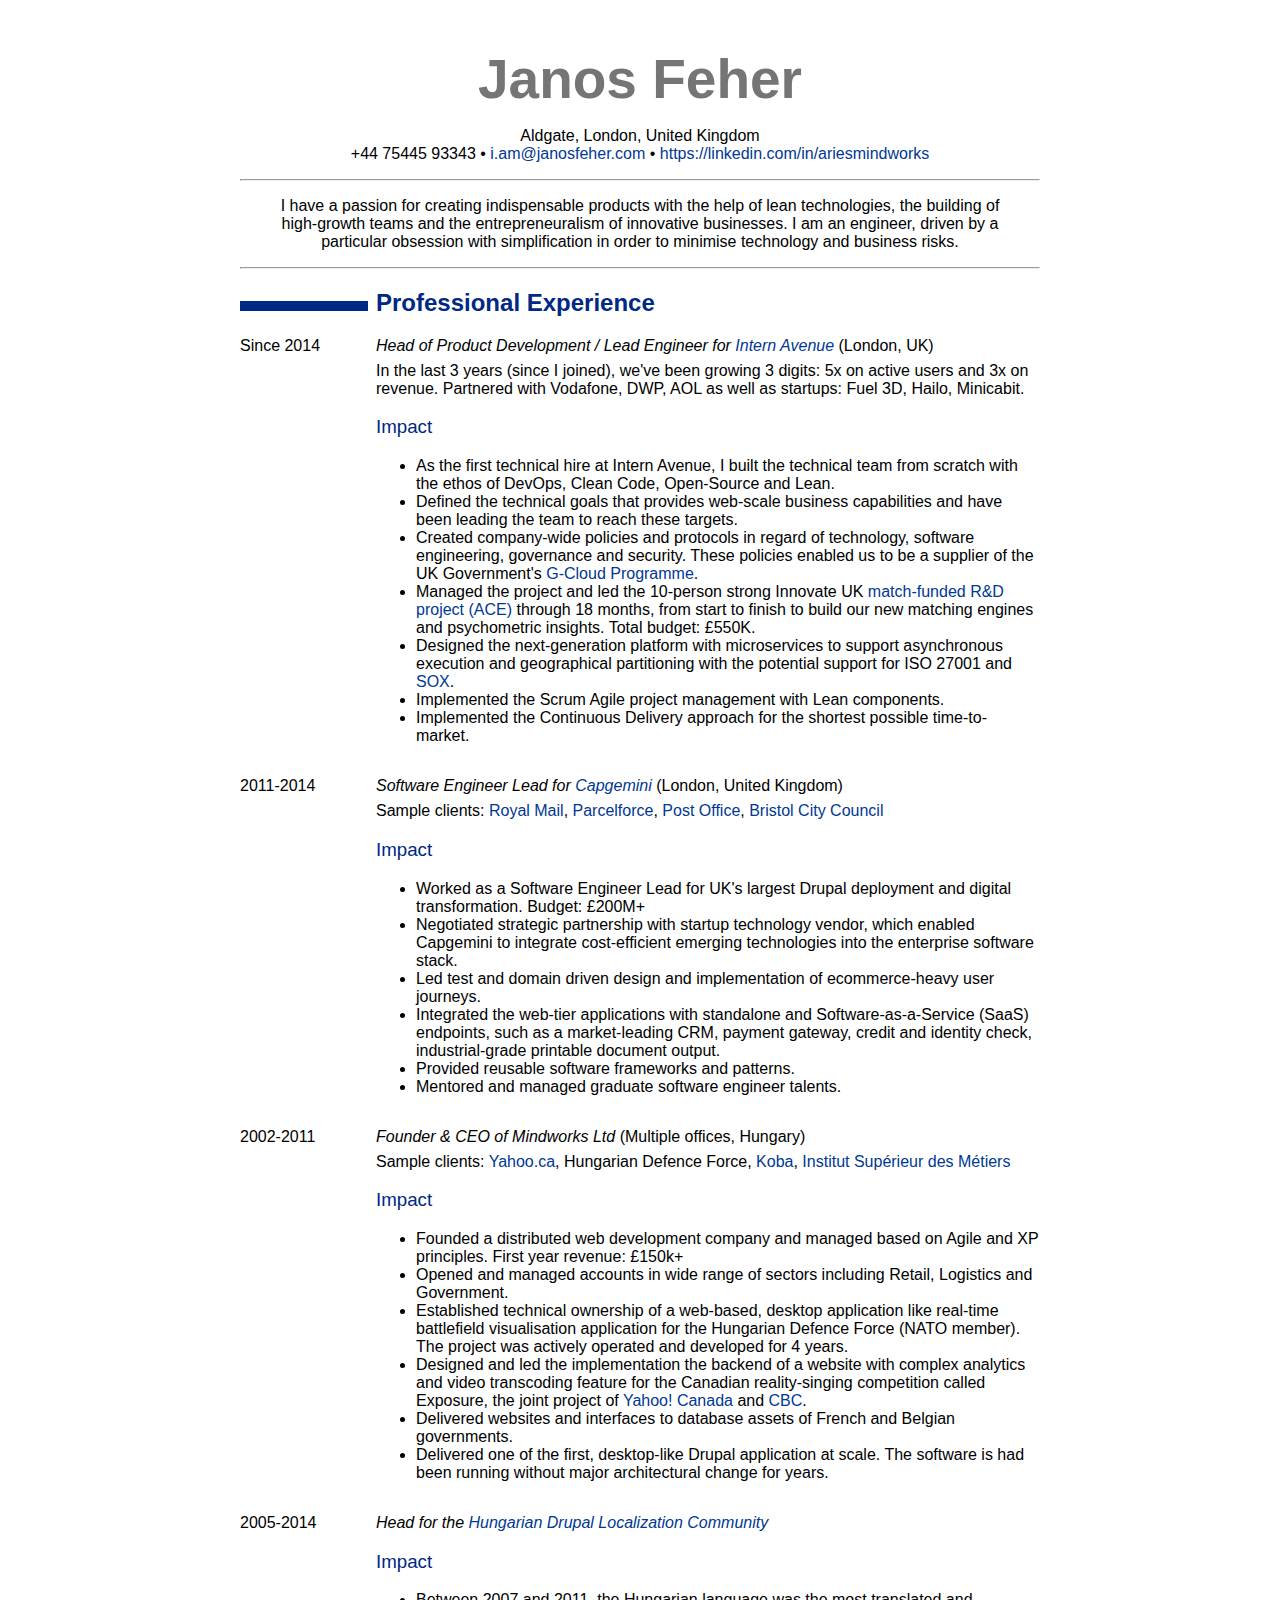
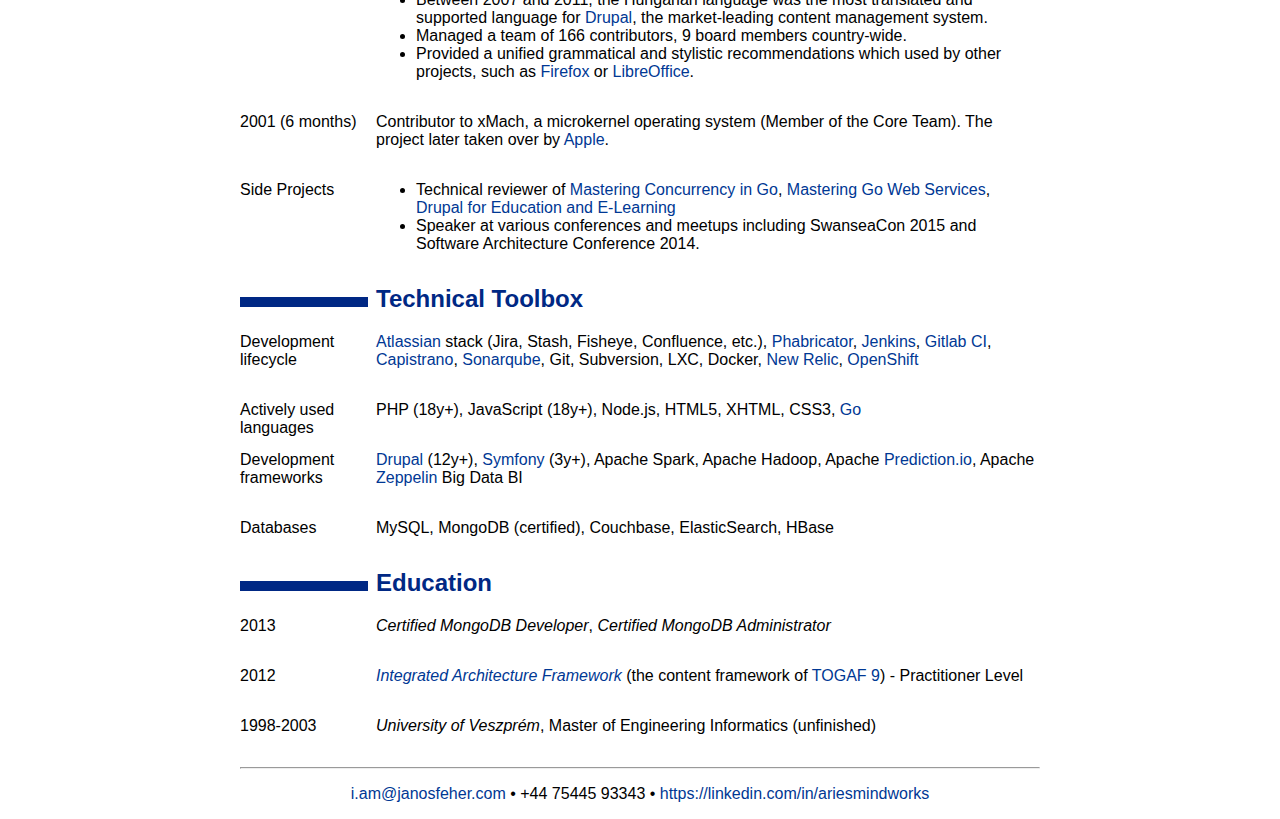
==== commit fe3eeebf: "Update." ====
--- a/janos_feher_cv.html
+++ b/janos_feher_cv.html
@@ -21,13 +21,14 @@
 </blockquote>
 <hr />
 <blockquote>
-<p>I have a passion for creating indispensable products with the help of lean technologies, building high-growth teams and innovative businesses. I am an engineer, led by a particular obsession with simplification in order to minimise business and technology risks.</p>
+<p>I have a passion for creating indispensable products with the help of lean technologies, the building of high-growth teams and the entrepreneuralism of innovative businesses. I am an engineer, driven by a particular obsession with simplification in order to minimise technology and business risks.</p>
 </blockquote>
 <hr />
 <h2 id="professional-experience">Professional Experience</h2>
 <dl>
 <dt>Since 2014</dt>
 <dd><p><em>Head of Product Development / Lead Engineer for <a href="https://www.internavenue.com/">Intern Avenue</a></em> (London, UK)</p>
+<p>In the last 3 years (since I joined), we've been growing 3 digits: 5x on active users and 3x on revenue. Partnered with Vodafone, DWP, AOL as well as startups: Fuel 3D, Hailo, Minicabit.</p>
 <h3 id="impact">Impact</h3>
 <ul>
 <li>As the first technical hire at Intern Avenue, I built the technical team from scratch with the ethos of DevOps, Clean Code, Open-Source and Lean.</li>
@@ -44,12 +45,12 @@
 <p>Sample clients: <a href="http://www.royalmail.com">Royal Mail</a>, <a href="http://www.parcelforce.com">Parcelforce</a>, <a href="http://www.postoffice.co.uk">Post Office</a>, <a href="http://www.bristol.gov.uk">Bristol City Council</a></p>
 <h3 id="impact-1">Impact</h3>
 <ul>
+<li>Worked as a Software Engineer Lead for UK's largest Drupal deployment and digital transformation. Budget: £200M+</li>
 <li>Negotiated strategic partnership with startup technology vendor, which enabled Capgemini to integrate cost-efficient emerging technologies into the enterprise software stack.</li>
 <li>Led test and domain driven design and implementation of ecommerce-heavy user journeys.</li>
 <li>Integrated the web-tier applications with standalone and Software-as-a-Service (SaaS) endpoints, such as a market-leading CRM, payment gateway, credit and identity check, industrial-grade printable document output.</li>
 <li>Provided reusable software frameworks and patterns.</li>
 <li>Mentored and managed graduate software engineer talents.</li>
-<li>Represented Capgemini on international conferences, technology bootcamps and meetups.</li>
 </ul>
 </dd>
 <dt>2002-2011</dt>
@@ -57,7 +58,7 @@
 <p>Sample clients: <a href="http://yahoo.ca">Yahoo.ca</a>, Hungarian Defence Force, <a href="http://koba.be">Koba</a>, <a href="http://www.infometiers.org/">Institut Supérieur des Métiers</a></p>
 <h3 id="impact-2">Impact</h3>
 <ul>
-<li>Founded a distributed web development company and managed based on Agile and XP principles.</li>
+<li>Founded a distributed web development company and managed based on Agile and XP principles. First year revenue: £150k+</li>
 <li>Opened and managed accounts in wide range of sectors including Retail, Logistics and Government.</li>
 <li>Established technical ownership of a web-based, desktop application like real-time battlefield visualisation application for the Hungarian Defence Force (NATO member). The project was actively operated and developed for 4 years.</li>
 <li>Designed and led the implementation the backend of a website with complex analytics and video transcoding feature for the Canadian reality-singing competition called Exposure, the joint project of <a href="http://yahoo.ca">Yahoo! Canada</a> and <a href="http://www.cbc.ca">CBC</a>.</li>
@@ -76,10 +77,6 @@
 </dd>
 <dt>2001 (6 months)</dt>
 <dd>Contributor to xMach, a microkernel operating system (Member of the Core Team). The project later taken over by <a href="http://apple.com">Apple</a>.
-</dd>
-<dt>1997-2002</dt>
-<dd><p><em>Independent web developer, Linux/FreeBSD system administrator</em> (Veszprém, Hungary).</p>
-<p>Sample clients: University of Veszprém, <a href="http://netpositive.hu/en">Netpositive</a></p>
 </dd>
 <dt>Side Projects</dt>
 <dd><ul>
